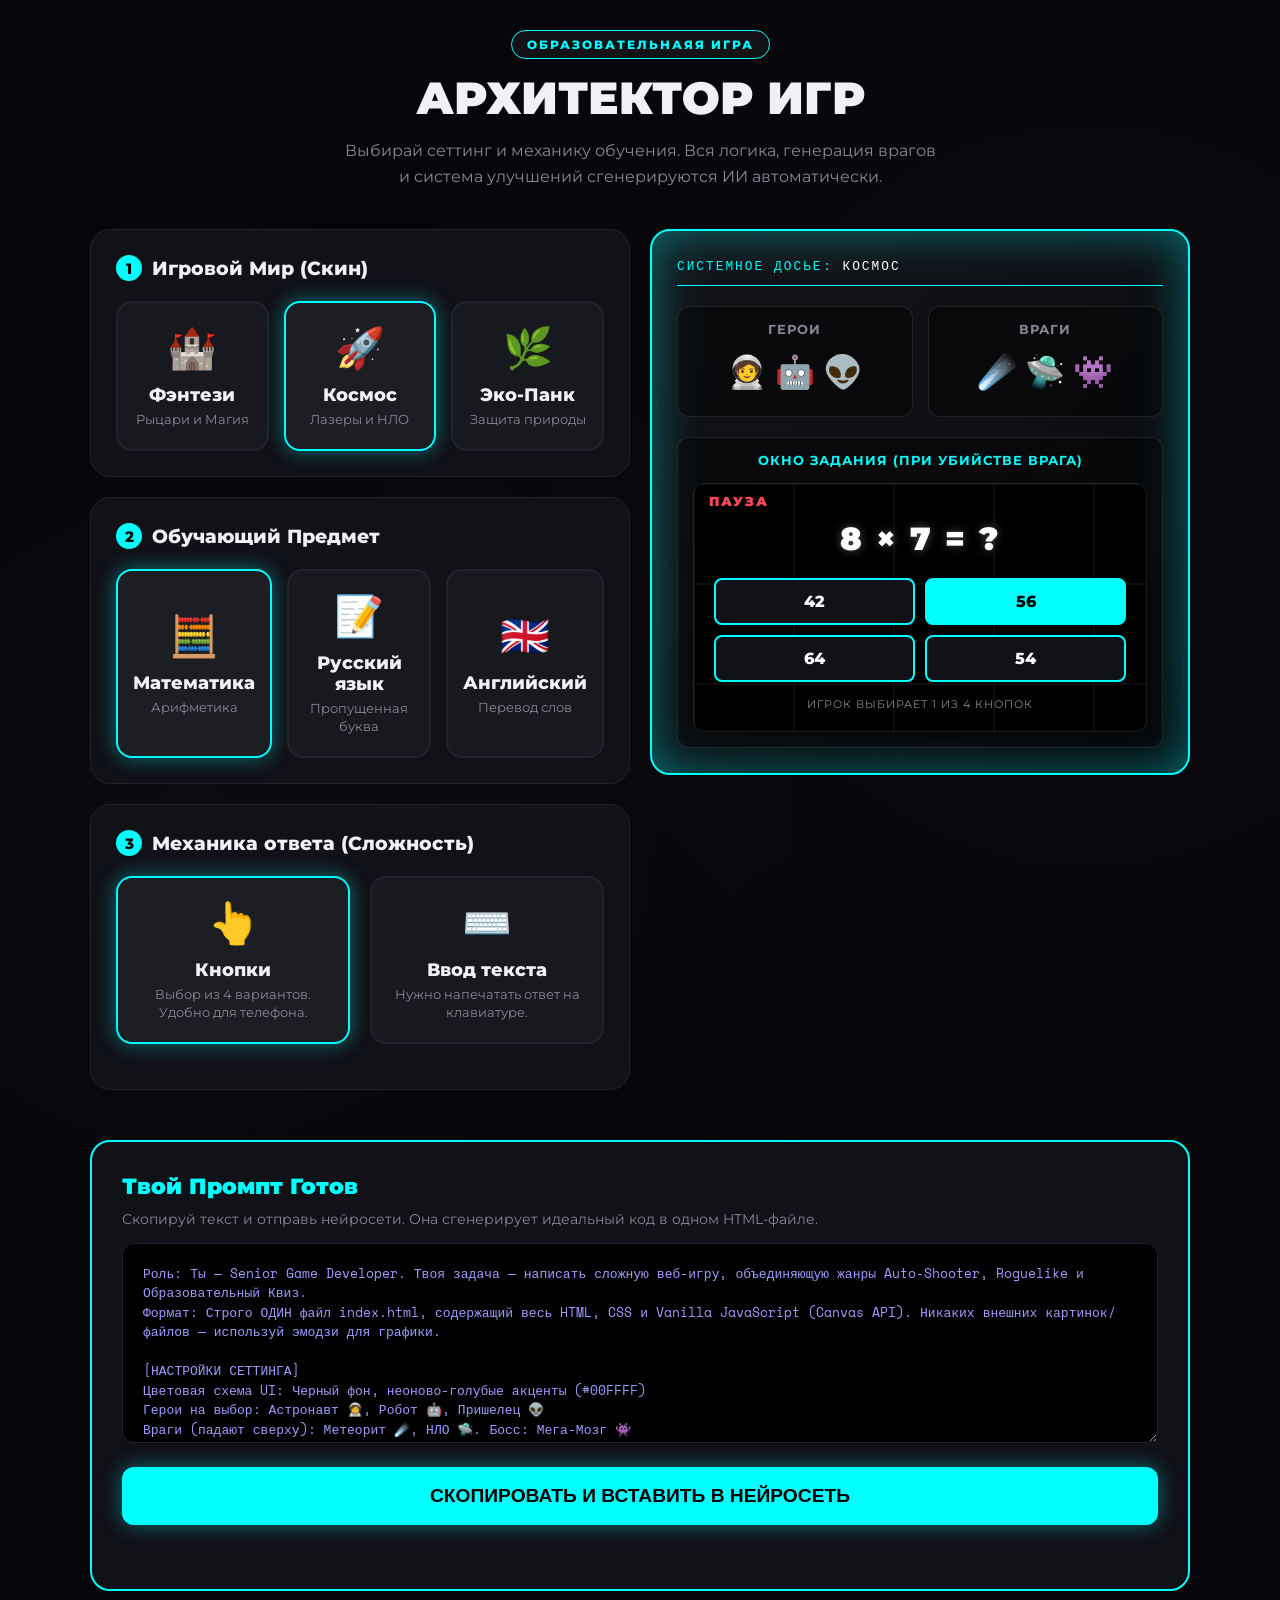
==== edu_game.html @ 38e85b40 "Create edu_game.html" ====
<!DOCTYPE html>
<html lang="ru">
<head>
<meta charset="UTF-8">
<meta name="viewport" content="width=device-width, initial-scale=1.0">
<title>Мастерская: Образовательный Автошутер</title>
<style>
@import url('https://fonts.googleapis.com/css2?family=Montserrat:wght@400;600;800;900&family=Space+Mono:wght@700&display=swap');

:root {
  --bg-deep: #05050a;
  --bg-panel: #111118;
  --line: #222233;
  --text-main: #f0f0f5;
  --text-dim: #888899;
  --accent: #00ffff;
  --accent-glow: rgba(0, 255, 255, 0.4);
}

* { box-sizing: border-box; margin: 0; padding: 0; }
body {
  background: var(--bg-deep);
  background-image: 
    radial-gradient(circle at 15% 50%, rgba(255,255,255,0.02) 0%, transparent 50%),
    radial-gradient(circle at 85% 30%, rgba(255,255,255,0.02) 0%, transparent 50%);
  color: var(--text-main);
  font-family: 'Montserrat', sans-serif;
  min-height: 100vh;
  padding: 30px 15px 60px;
}

.container { max-width: 1100px; margin: 0 auto; }

/* Шапка */
.header { text-align: center; margin-bottom: 40px; }
.badge {
  display: inline-block; padding: 6px 15px; border-radius: 20px; font-weight: 800; font-size: 0.75em;
  letter-spacing: 2px; text-transform: uppercase; margin-bottom: 15px;
  background: rgba(255, 255, 255, 0.05); border: 1px solid var(--accent); color: var(--accent);
}
.header h1 { font-size: 2.8em; font-weight: 900; line-height: 1.1; margin-bottom: 15px; text-transform: uppercase; }
.header p { color: var(--text-dim); max-width: 600px; margin: 0 auto; line-height: 1.6; }

/* Сетки */
.grid-2 { display: grid; grid-template-columns: 1fr 1fr; gap: 20px; margin-bottom: 20px; }
.grid-3 { display: grid; grid-template-columns: repeat(3, 1fr); gap: 15px; }
@media (max-width: 900px) { .grid-2, .grid-3 { grid-template-columns: 1fr; } }

/* Секции выбора */
.section { background: var(--bg-panel); border: 1px solid var(--line); border-radius: 20px; padding: 25px; margin-bottom: 20px; }
.section h2 { font-size: 1.2em; font-weight: 800; margin-bottom: 20px; display: flex; align-items: center; gap: 10px; }
.section h2 span { display: inline-flex; justify-content: center; align-items: center; width: 26px; height: 26px; background: var(--accent); color: #000; border-radius: 50%; font-size: 0.8em; }

/* Карточки */
.card {
  background: rgba(255,255,255,0.03); border: 2px solid var(--line); border-radius: 16px;
  padding: 20px 15px; text-align: center; cursor: pointer; transition: 0.2s;
  display: flex; flex-direction: column; align-items: center; justify-content: center;
}
.card:hover { transform: translateY(-3px); border-color: rgba(255,255,255,0.2); }
.card.selected { border-color: var(--accent); background: rgba(255,255,255,0.05); box-shadow: 0 0 20px var(--accent-glow); }
.c-icon { font-size: 2.5em; margin-bottom: 12px; }
.c-title { font-weight: 800; margin-bottom: 6px; font-size: 1.1em; }
.c-desc { font-size: 0.8em; color: var(--text-dim); line-height: 1.4; }

/* ДОСЬЕ */
.showcase {
  background: linear-gradient(135deg, rgba(255,255,255,0.05), transparent);
  border: 2px solid var(--accent); border-radius: 20px; overflow: hidden;
  position: relative; padding: 25px; box-shadow: inset 0 0 50px var(--accent-glow);
  transition: all 0.5s ease;
}
.sc-title { font-family: 'Space Mono', monospace; color: var(--accent); font-size: 0.8em; letter-spacing: 2px; text-transform: uppercase; margin-bottom: 20px; border-bottom: 1px solid var(--accent); padding-bottom: 10px; }

.sc-row { display: flex; justify-content: space-between; align-items: stretch; gap: 15px; margin-bottom: 20px; }
.sc-col { flex: 1; background: rgba(0,0,0,0.4); border-radius: 12px; padding: 15px; text-align: center; border: 1px solid rgba(255,255,255,0.1); }
.sc-col h3 { font-size: 0.8em; color: var(--text-dim); text-transform: uppercase; letter-spacing: 1px; margin-bottom: 15px; }
.sc-emoji-group { display: flex; justify-content: center; gap: 10px; font-size: 2em; margin-bottom: 10px; }

/* Превью Задания */
.task-preview-box {
  background: url('data:image/svg+xml;utf8,<svg xmlns="http://www.w3.org/2000/svg" width="100" height="100" opacity="0.05"><rect width="100" height="100" fill="none" stroke="%23ffffff" stroke-width="2"/></svg>') #000;
  border: 1px solid rgba(255,255,255,0.1); border-radius: 12px; padding: 20px; text-align: center;
  position: relative; overflow: hidden;
}
.task-preview-box::before {
  content: "ПАУЗА"; position: absolute; top: 10px; left: 15px; font-weight: 900; color: #ff4757; font-size: 0.8em; letter-spacing: 2px;
}
.tp-question {
  font-size: 2em; font-weight: 900; color: #fff; margin: 15px 0 20px; letter-spacing: 2px; text-shadow: 0 0 10px rgba(255,255,255,0.3);
}
/* Сетка кнопок */
.tp-buttons { display: grid; grid-template-columns: 1fr 1fr; gap: 10px; }
.tp-btn {
  background: var(--bg-panel); border: 2px solid var(--accent); border-radius: 8px;
  padding: 12px; color: #fff; font-weight: 800; font-size: 1em; cursor: default;
}
.tp-btn.correct { background: var(--accent); color: #000; }
/* Поле ввода */
.tp-input-wrapper { display: flex; justify-content: center; margin-bottom: 10px; }
.tp-input {
  background: transparent; border: none; border-bottom: 3px solid var(--accent);
  color: var(--accent); font-size: 2em; font-weight: 900; width: 150px; text-align: center; outline: none; font-family: 'Space Mono', monospace;
}
.tp-input::placeholder { color: rgba(255,255,255,0.2); }
.tp-hint { font-size: 0.7em; color: var(--text-dim); text-transform: uppercase; letter-spacing: 1px; margin-top: 15px; }

/* Вывод Промпта */
.output { background: var(--bg-panel); border: 2px solid var(--accent); border-radius: 20px; padding: 30px; margin-top: 30px; }
.output h2 { font-size: 1.4em; color: var(--accent); margin-bottom: 10px; font-weight: 900; }
textarea {
  width: 100%; height: 200px; background: #000; border: 1px solid var(--line);
  border-radius: 12px; color: #a29bfe; padding: 20px; font-family: 'Space Mono', monospace;
  font-size: 13px; resize: vertical; outline: none; margin: 15px 0 20px; line-height: 1.5;
}
.btn-copy {
  background: var(--accent); color: #000; font-weight: 900; font-size: 1.2em;
  padding: 18px; border: none; border-radius: 12px; cursor: pointer; width: 100%;
  text-transform: uppercase; transition: 0.2s; box-shadow: 0 0 20px var(--accent-glow);
}
.btn-copy:hover { transform: translateY(-2px); filter: brightness(1.2); }
.toast { text-align: center; color: var(--accent); font-weight: bold; margin-top: 15px; opacity: 0; transition: 0.3s; }

.fade-update { animation: flashUpdate 0.5s ease; }
@keyframes flashUpdate { 0% { opacity: 0; transform: scale(0.98); filter: brightness(2); } 100% { opacity: 1; transform: scale(1); filter: brightness(1); } }
</style>
</head>
<body>

<div class="container">
  <div class="header">
    <div class="badge">Образовательнаяя игра</div>
    <h1>Архитектор Игр</h1>
    <p>Выбирай сеттинг и механику обучения. Вся логика, генерация врагов и система улучшений сгенерируются ИИ автоматически.</p>
  </div>

  <div class="grid-2">
    <!-- Левая колонка -->
    <div>
      <div class="section">
        <h2><span>1</span> Игровой Мир (Скин)</h2>
        <div class="grid-3" id="theme-row"></div>
      </div>

      <div class="section">
        <h2><span>2</span> Обучающий Предмет</h2>
        <div class="grid-3" id="subject-row"></div>
      </div>

      <div class="section">
        <h2><span>3</span> Механика ответа (Сложность)</h2>
        <div class="grid-2" id="input-row"></div>
      </div>
    </div>

    <!-- Правая колонка: ДОСЬЕ -->
    <div>
      <div class="showcase" id="showcase-panel">
        <div class="sc-title">СИСТЕМНОЕ ДОСЬЕ: <span id="sc-world-name" style="color: #fff;"></span></div>
        
        <div class="sc-row">
          <div class="sc-col">
            <h3>Герои</h3>
            <div class="sc-emoji-group" id="sc-heroes-emojis"></div>
          </div>
          <div class="sc-col">
            <h3>Враги</h3>
            <div class="sc-emoji-group" id="sc-enemies-emojis"></div>
          </div>
        </div>

        <!-- ПРЕВЬЮ ЗАДАНИЯ -->
        <div class="sc-col" style="margin-bottom: 0;">
          <h3 style="color: var(--accent);">Окно задания (При убийстве врага)</h3>
          <div class="task-preview-box" id="task-preview-box">
            <!-- Динамический контент превью -->
          </div>
        </div>

      </div>
    </div>
  </div>

  <div class="output">
    <h2>Твой Промпт Готов</h2>
    <p style="color: var(--text-dim); font-size: 0.9em;">Скопируй текст и отправь нейросети. Она сгенерирует идеальный код в одном HTML-файле.</p>
    <textarea id="promptOut" readonly></textarea>
    <button class="btn-copy" id="copyBtn">СКОПИРОВАТЬ И ВСТАВИТЬ В НЕЙРОСЕТЬ</button>
    <div class="toast" id="toast">✅ Промпт скопирован! Переходи в чат с ИИ.</div>
  </div>
</div>

<script>
// БАЗА ДАННЫХ
const DATA = {
  theme: {
    fantasy: {
      id: 'fantasy', icon: '🏰', title: 'Фэнтези', desc: 'Рыцари и Магия', accent: '#FFD700',
      heroesEmojis: '🤺 🧙 🧝‍♂️', enemiesEmojis: '👹 💀 🐉',
      uiColor: 'Темно-синий фон, золотые акценты (#FFD700)', bgDesc: 'Темное небо и силуэты замка',
      heroList: 'Рыцарь 🤺, Маг 🧙, Эльф 🧝‍♂️', enemyList: 'Гоблин 👹, Скелет 💀. Босс: Дракон 🐉'
    },
    space: {
      id: 'space', icon: '🚀', title: 'Космос', desc: 'Лазеры и НЛО', accent: '#00FFFF',
      heroesEmojis: '🧑‍🚀 🤖 👽', enemiesEmojis: '☄️ 🛸 👾',
      uiColor: 'Черный фон, неоново-голубые акценты (#00FFFF)', bgDesc: 'Глубокий космос со звездами',
      heroList: 'Астронавт 🧑‍🚀, Робот 🤖, Пришелец 👽', enemyList: 'Метеорит ☄️, НЛО 🛸. Босс: Мега-Мозг 👾'
    },
    eco: {
      id: 'eco', icon: '🌿', title: 'Эко-Панк', desc: 'Защита природы', accent: '#39FF14',
      heroesEmojis: '🧑‍🌾 🐼 🦉', enemiesEmojis: '🗑️ 🦗 🧟',
      uiColor: 'Темно-зеленый фон, салатовые акценты (#39FF14)', bgDesc: 'Ночной лес',
      heroList: 'Егерь 🧑‍🌾, Панда 🐼, Сова 🦉', enemyList: 'Мусор 🗑️, Саранча 🦗. Босс: Токсичный Монстр 🧟'
    }
  },
  subject: {
    math: { 
      id: 'math', icon: '🧮', title: 'Математика', desc: 'Арифметика', 
      q: '8 × 7 = ?', a1: '42', a2: '56', a3: '64', a4: '54', correct: '56',
      promptObj: 'Математика. Пул из 20 случайных примеров на сложение, вычитание и умножение (например: 5+7 = ?, 12-4 = ?, 3*4 = ?).' 
    },
    rus: { 
      id: 'rus', icon: '📝', title: 'Русский язык', desc: 'Пропущенная буква', 
      q: 'М _ Л О К О', a1: 'А', a2: 'И', a3: 'Е', a4: 'О', correct: 'О',
      promptObj: 'Русский язык. Пул из 20 словарных слов с пропущенной буквой, на месте которой стоит нижнее подчеркивание (например: М_ЛОКО, С_БАКА, Ж_ШИ).' 
    },
    eng: { 
      id: 'eng', icon: '🇬🇧', title: 'Английский', desc: 'Перевод слов', 
      q: 'SPACE', a1: 'Земля', a2: 'Небо', a3: 'Космос', a4: 'Звезда', correct: 'Космос',
      promptObj: 'Английский язык. Пул из 20 базовых английских слов для перевода на русский (например: Apple -> Яблоко, Space -> Космос, Dog -> Собака).' 
    }
  },
  inputMode: {
    buttons: { 
      id: 'buttons', icon: '👆', title: 'Кнопки', desc: 'Выбор из 4 вариантов. Удобно для телефона.', 
      promptInst: 'В модальном окне покажи Вопрос и 4 большие красивые HTML-кнопки с вариантами ответов (один правильный, три случайных/неверных). Игрок должен кликнуть мышкой или тапнуть по кнопке с правильным ответом.' 
    },
    keyboard: { 
      id: 'keyboard', icon: '⌨️', title: 'Ввод текста', desc: 'Нужно напечатать ответ на клавиатуре.', 
      promptInst: 'В модальном окне покажи Вопрос и HTML поле ввода (<input type="text">). Игрок должен напечатать правильный ответ на клавиатуре и нажать клавишу Enter для подтверждения. Сделай автофокус (focus) на поле ввода при появлении окна, чтобы сразу можно было печатать.' 
    }
  }
};

let state = { theme: 'space', subject: 'math', inputMode: 'buttons' };

// Рендер карточек
function renderCards(type, containerId) {
  const container = document.getElementById(containerId);
  container.innerHTML = Object.values(DATA[type]).map(item => `
    <div class="card ${state[type] === item.id ? 'selected' : ''}" data-type="${type}" data-id="${item.id}">
      <div class="c-icon">${item.icon}</div>
      <div class="c-title">${item.title}</div>
      <div class="c-desc">${item.desc}</div>
    </div>
  `).join('');

  container.querySelectorAll('.card').forEach(card => {
    card.addEventListener('click', () => {
      state[type] = card.dataset.id;
      container.querySelectorAll('.card').forEach(c => c.classList.remove('selected'));
      card.classList.add('selected');
      updateUI();
    });
  });
}

// Рендер Превью Задания
function renderTaskPreview() {
  const s = DATA.subject[state.subject];
  const m = state.inputMode;
  const container = document.getElementById('task-preview-box');
  
  let html = `<div class="tp-question">${s.q}</div>`;
  
  if (m === 'buttons') {
    html += `
      <div class="tp-buttons">
        <div class="tp-btn">${s.a1}</div>
        <div class="tp-btn correct">${s.correct}</div>
        <div class="tp-btn">${s.a3}</div>
        <div class="tp-btn">${s.a4}</div>
      </div>
      <div class="tp-hint">Игрок выбирает 1 из 4 кнопок</div>
    `;
  } else {
    html += `
      <div class="tp-input-wrapper">
        <input type="text" class="tp-input" placeholder="_" disabled>
      </div>
      <div class="tp-hint">Игрок печатает ответ и жмет ENTER</div>
    `;
  }
  container.innerHTML = html;
}

// Обновление Досье и Промпта
function updateUI() {
  const t = DATA.theme[state.theme];
  const s = DATA.subject[state.subject];
  const m = DATA.inputMode[state.inputMode];

  // Меняем акцентный цвет
  document.documentElement.style.setProperty('--accent', t.accent);
  document.documentElement.style.setProperty('--accent-glow', `rgba(${hexToRgb(t.accent)}, 0.4)`);

  // Обновляем Досье с анимацией
  const showcase = document.getElementById('showcase-panel');
  showcase.classList.remove('fade-update');
  void showcase.offsetWidth;
  showcase.classList.add('fade-update');

  document.getElementById('sc-world-name').textContent = t.title.toUpperCase();
  document.getElementById('sc-heroes-emojis').textContent = t.heroesEmojis;
  document.getElementById('sc-enemies-emojis').textContent = t.enemiesEmojis;
  
  renderTaskPreview();

  // Формируем Промпт
  const prompt = `Роль: Ты — Senior Game Developer. Твоя задача — написать сложную веб-игру, объединяющую жанры Auto-Shooter, Roguelike и Образовательный Квиз.
Формат: Строго ОДИН файл index.html, содержащий весь HTML, CSS и Vanilla JavaScript (Canvas API). Никаких внешних картинок/файлов — используй эмодзи для графики.

[НАСТРОЙКИ СЕТТИНГА]
Цветовая схема UI: ${t.uiColor}
Герои на выбор: ${t.heroList}
Враги (падают сверху): ${t.enemyList}

[АРХИТЕКТУРА И МЕНЮ]
Игра начинается с двух последовательных красивых HTML-модалок поверх Canvas:
1. Экран выбора героя (покажи 3 героя). У каждого свои статы (скорость, HP, урон).
2. Экран выбора сложности (Легко, Нормально, Сложно). Влияет на начальное HP врагов и множитель очков.
После выбора начинается игра на Canvas.

[ИГРОВОЙ ПРОЦЕСС НА CANVAS]
— Управление: игрок двигается только Влево/Вправо (стрелки клавиатуры).
— Стрельба: Автоматическая вверх с заданной частотой (fireRate).
— Враги: Спавнятся сверху и падают вниз. Разные траектории (прямо, зигзаг, синусоида). Над каждым врагом рисуй мини-полоску HP.
— Босс: Появляется каждые 10 убитых врагов (очень много ХП).
— Визуал: Многослойный фон (${t.bgDesc}). При попадании во врага и смерти — система частиц на Canvas (взрывы).
— HUD (Интерфейс): HTML-панель поверх игры. HP, Очки, Индикатор Угрозы, текущие статы оружия.

[ОБРАЗОВАТЕЛЬНАЯ МЕХАНИКА (КВИЗ)]
Предмет: ${s.promptObj}
КОГДА ИГРОК УБИВАЕТ ВРАГА:
1. Игра ставится на жесткую ПАУЗУ (отменяется движение, стрельба и рендер частиц).
2. Всплывает модальное HTML-окно с вопросом из пула (сгенерируй массив на минимум 20 разных заданий).
3. МЕХАНИКА ОТВЕТА: ${m.promptInst}
4. НЕВЕРНЫЙ ответ: окно мигает красным, окно закрывается, игра продолжается без бонуса.
5. ВЕРНЫЙ ответ: окно закрывается и тут же открывается экран Улучшений (Roguelike).

[СИСТЕМА УЛУЧШЕНИЙ (ROGUELIKE)]
Создай внутри JS пул из 20 уникальных перков (объектов). Примеры эффектов: "Урон +5", "Двойные пули", "Скорость стрельбы +0.3x", "Ледяные пули (замедляют)", "Самонаводящиеся пули", "Вампиризм (лечение)" и т.д.
— На экране улучшений покажи 3 СЛУЧАЙНЫХ карточки из пула. Игрок должен кликнуть на одну.
— При выборе перка: статы игрока навсегда меняются, Индикатор Угрозы растет (все новые враги становятся толще), игра снимается с паузы.
— Использованные перки не выпадают повторно.

[СМЕРТЬ И КОНЕЦ ИГРЫ]
Если враг долетает до низа или бьет игрока — урон. HP = 0 — модалка "GAME OVER" с финальным счетом и кнопкой Рестарт.

Пиши код профессионально: классы (class Game, Player, Bullet, Enemy), requestAnimationFrame, физика частиц. Выведи ВЕСЬ код полностью, без сокращений "и так далее".`;

  document.getElementById('promptOut').value = prompt;
}

function hexToRgb(hex) {
  let result = /^#?([a-f\d]{2})([a-f\d]{2})([a-f\d]{2})$/i.exec(hex);
  return result ? `${parseInt(result[1], 16)}, ${parseInt(result[2], 16)}, ${parseInt(result[3], 16)}` : '0,255,255';
}

document.getElementById('copyBtn').addEventListener('click', () => {
  const txt = document.getElementById('promptOut');
  txt.select();
  document.execCommand('copy');
  const toast = document.getElementById('toast');
  toast.style.opacity = '1';
  setTimeout(() => toast.style.opacity = '0', 2500);
});

// Инициализация
renderCards('theme', 'theme-row');
renderCards('subject', 'subject-row');
renderCards('inputMode', 'input-row');
updateUI();
</script>
</body>
</html>
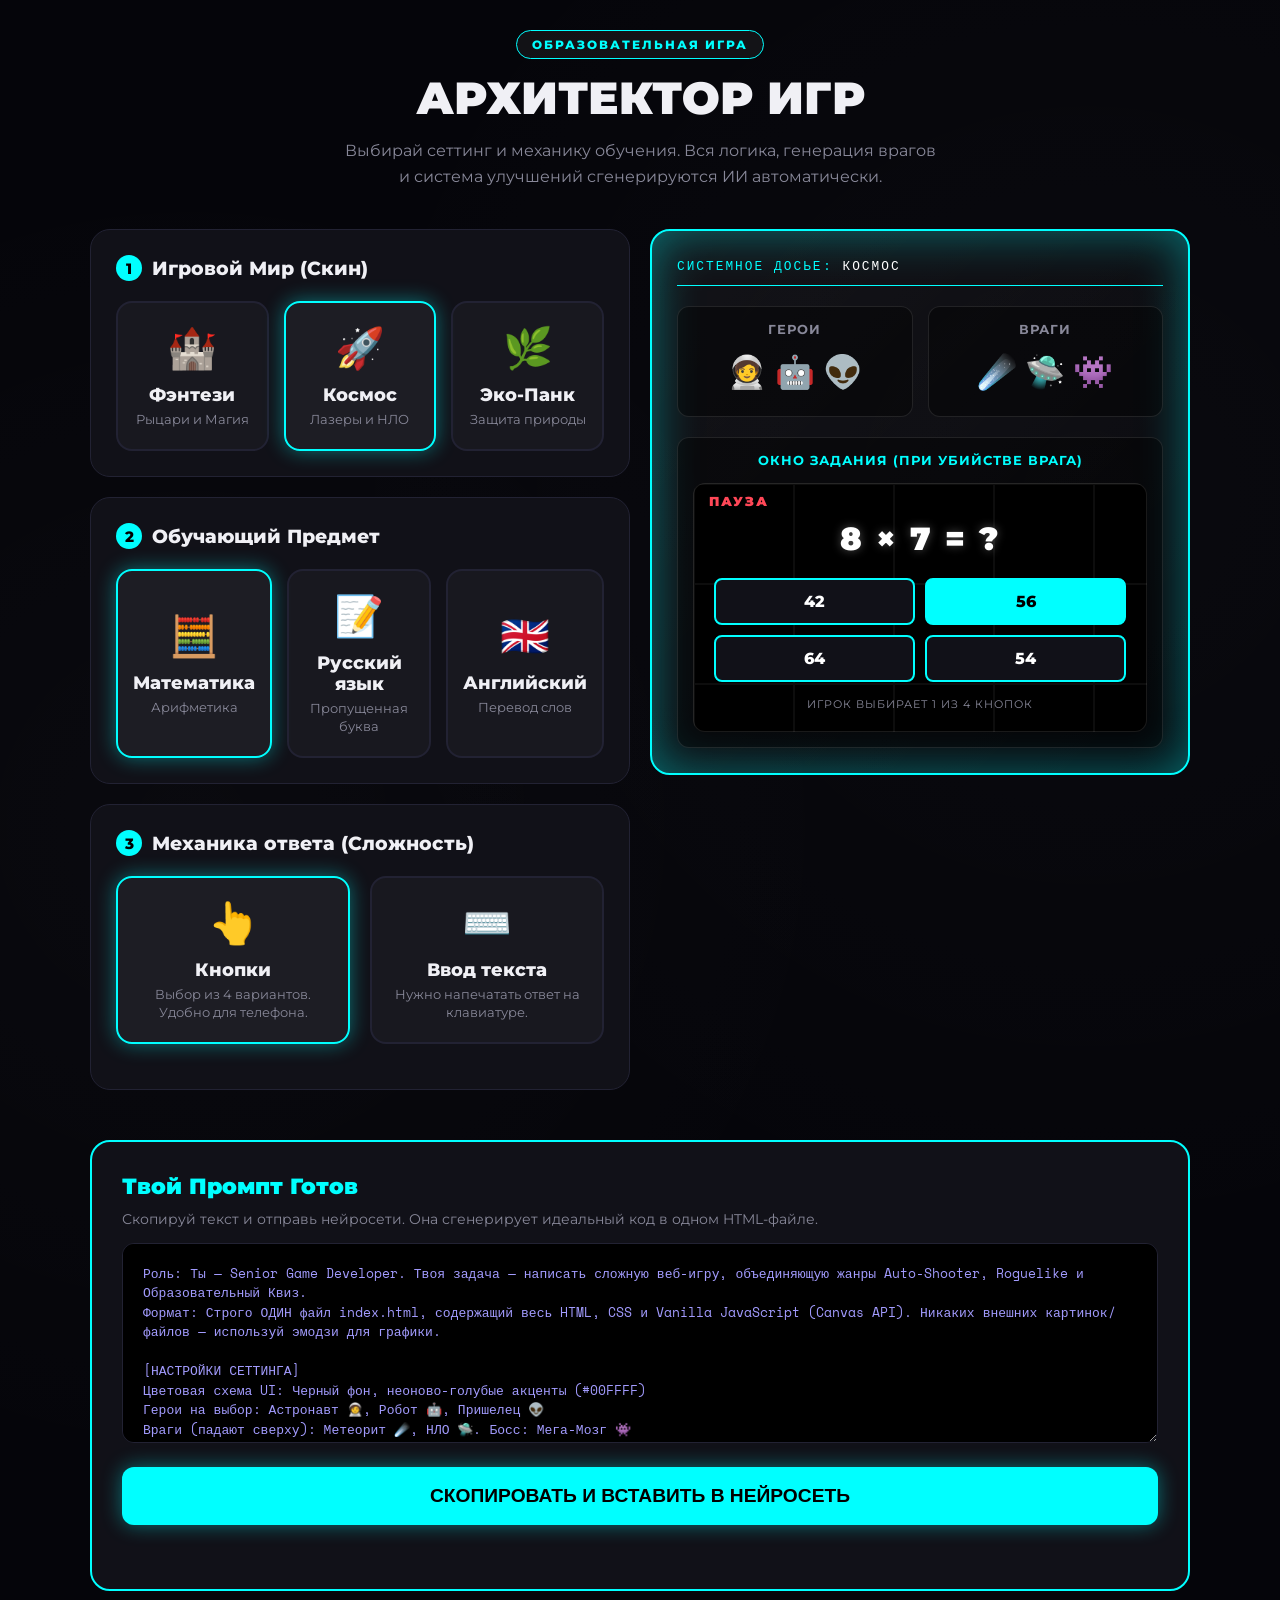
==== commit 4228d695: "Fix badge text in edu_game.html" ====
--- a/edu_game.html
+++ b/edu_game.html
@@ -129,7 +129,7 @@
 
 <div class="container">
   <div class="header">
-    <div class="badge">Образовательнаяя игра</div>
+    <div class="badge">Образовательная игра</div>
     <h1>Архитектор Игр</h1>
     <p>Выбирай сеттинг и механику обучения. Вся логика, генерация врагов и система улучшений сгенерируются ИИ автоматически.</p>
   </div>
